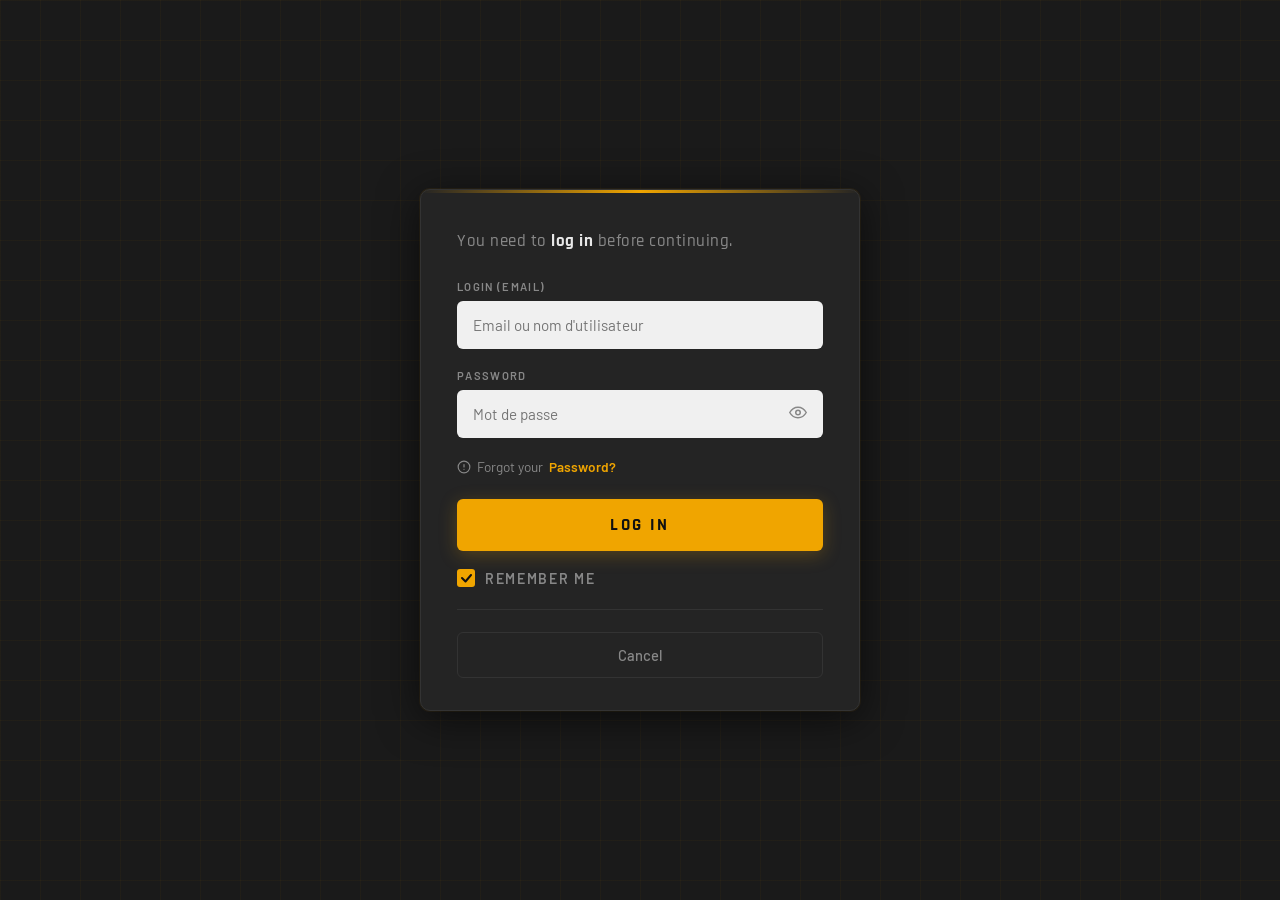
==== src/main/webapp/index.html @ f3644353 "Initial commit: GameVerse Academy (Jakarta EE, PostgreSQL) Made-with: Cursor" ====
<!DOCTYPE html>
<html lang="fr">
<head>
  <meta charset="UTF-8" />
  <meta name="viewport" content="width=device-width, initial-scale=1.0"/>
  <title>GameVerse Academy – Login</title>
  <link href="https://fonts.googleapis.com/css2?family=Rajdhani:wght@500;700&family=Barlow:wght@400;500;600&display=swap" rel="stylesheet"/>
  <style>
    *, *::before, *::after { box-sizing: border-box; margin: 0; padding: 0; }

    :root {
      --bg:        #1a1a1a;
      --surface:   #242424;
      --border:    #333;
      --gold:      #f0a500;
      --gold-dark: #c88a00;
      --text:      #e8e8e8;
      --muted:     #888;
      --input-bg:  #f0f0f0;
      --input-text:#111;
      --radius:    6px;
    }

    body {
      min-height: 100vh;
      display: flex;
      align-items: center;
      justify-content: center;
      background: var(--bg);
      font-family: 'Barlow', sans-serif;
      color: var(--text);
    }

    /* subtle grid texture */
    body::before {
      content: '';
      position: fixed;
      inset: 0;
      background-image:
        linear-gradient(rgba(240,165,0,.04) 1px, transparent 1px),
        linear-gradient(90deg, rgba(240,165,0,.04) 1px, transparent 1px);
      background-size: 40px 40px;
      pointer-events: none;
    }

    .card {
      width: 100%;
      max-width: 440px;
      background: var(--surface);
      border: 1px solid var(--border);
      border-radius: 10px;
      padding: 40px 36px 32px;
      position: relative;
      box-shadow: 0 8px 40px rgba(0,0,0,.6), 0 0 0 1px rgba(240,165,0,.08);
      animation: slideUp .45s cubic-bezier(.22,1,.36,1) both;
    }

    @keyframes slideUp {
      from { opacity: 0; transform: translateY(24px); }
      to   { opacity: 1; transform: translateY(0); }
    }

    /* gold accent bar */
    .card::before {
      content: '';
      position: absolute;
      top: 0; left: 0; right: 0;
      height: 3px;
      background: linear-gradient(90deg, transparent, var(--gold), transparent);
      border-radius: 10px 10px 0 0;
    }

    .headline {
      font-family: 'Rajdhani', sans-serif;
      font-size: 1.05rem;
      font-weight: 500;
      color: var(--muted);
      letter-spacing: .03em;
      margin-bottom: 28px;
    }

    .headline strong {
      color: var(--text);
      font-weight: 700;
    }

    .error-msg {
      background: rgba(220, 53, 69, 0.15);
      border: 1px solid rgba(220, 53, 69, 0.4);
      color: #ff6b7a;
      border-radius: var(--radius);
      padding: 10px 14px;
      font-size: .88rem;
      margin-bottom: 20px;
    }

    /* ---- Field ---- */
    .field { margin-bottom: 20px; }

    label {
      display: block;
      font-size: .7rem;
      font-weight: 600;
      letter-spacing: .12em;
      color: var(--muted);
      text-transform: uppercase;
      margin-bottom: 8px;
    }

    .input-wrap {
      position: relative;
    }

    input[type="text"],
    input[type="email"],
    input[type="password"] {
      width: 100%;
      background: var(--input-bg);
      color: var(--input-text);
      border: 2px solid transparent;
      border-radius: var(--radius);
      padding: 13px 44px 13px 14px;
      font-size: .95rem;
      font-family: 'Barlow', sans-serif;
      outline: none;
      transition: border-color .2s;
    }

    input:focus {
      border-color: var(--gold);
    }

    .eye-btn {
      position: absolute;
      right: 12px; top: 50%;
      transform: translateY(-50%);
      background: none; border: none;
      cursor: pointer; padding: 4px;
      color: var(--muted);
      transition: color .2s;
    }
    .eye-btn:hover { color: var(--gold); }

    /* ---- Forgot ---- */
    .forgot {
      display: flex;
      align-items: center;
      gap: 6px;
      font-size: .85rem;
      color: var(--muted);
      margin-bottom: 24px;
    }

    .forgot svg { flex-shrink: 0; }

    .forgot a {
      color: var(--gold);
      text-decoration: none;
      font-weight: 600;
      transition: color .2s;
    }
    .forgot a:hover { color: var(--gold-dark); text-decoration: underline; }

    /* ---- Button ---- */
    .btn-login {
      width: 100%;
      background: var(--gold);
      color: #111;
      border: none;
      border-radius: var(--radius);
      padding: 15px;
      font-family: 'Rajdhani', sans-serif;
      font-size: 1.05rem;
      font-weight: 700;
      letter-spacing: .14em;
      text-transform: uppercase;
      cursor: pointer;
      transition: background .2s, transform .1s, box-shadow .2s;
      box-shadow: 0 4px 18px rgba(240,165,0,.25);
    }

    .btn-login:hover  { background: #e09900; box-shadow: 0 6px 24px rgba(240,165,0,.38); }
    .btn-login:active { transform: scale(.98); }

    /* ---- Remember ---- */
    .remember {
      display: flex;
      align-items: center;
      gap: 10px;
      margin-top: 18px;
      font-size: .88rem;
      color: var(--muted);
      cursor: pointer;
      user-select: none;
    }

    .remember input[type="checkbox"] { display: none; }

    .custom-check {
      width: 18px; height: 18px;
      background: var(--gold);
      border-radius: 3px;
      display: grid;
      place-items: center;
      flex-shrink: 0;
      transition: background .2s;
    }

    .custom-check svg { display: block; }

    .remember input:not(:checked) ~ .custom-check {
      background: var(--border);
    }

    /* ---- Divider ---- */
    .divider {
      height: 1px;
      background: var(--border);
      margin: 22px 0;
    }

    /* ---- Cancel ---- */
    .btn-cancel {
      width: 100%;
      background: none;
      color: var(--muted);
      border: 1px solid var(--border);
      border-radius: var(--radius);
      padding: 13px;
      font-family: 'Barlow', sans-serif;
      font-size: .92rem;
      font-weight: 500;
      cursor: pointer;
      transition: border-color .2s, color .2s;
    }
    .btn-cancel:hover { border-color: var(--muted); color: var(--text); }
  </style>
</head>
<body>

<div class="card">
  <p class="headline">You need to <strong>log in</strong> before continuing.</p>

  <div id="msg-empty" class="error-msg" hidden>
    Veuillez renseigner le login et le mot de passe.
  </div>

  <form action="LoginController" method="post">

    <div class="field">
      <label for="login">Login (email)</label>
      <div class="input-wrap">
        <input type="text"
               id="login"
               name="login"
               placeholder="Email ou nom d'utilisateur"
               autocomplete="username"
               required />
      </div>
    </div>

    <div class="field">
      <label for="password">Password</label>
      <div class="input-wrap">
        <input type="password"
               id="password"
               name="password"
               placeholder="Mot de passe"
               autocomplete="current-password"
               required />
        <button class="eye-btn" id="togglePwd" aria-label="Afficher le mot de passe" type="button">
          <svg id="eyeIcon" width="18" height="18" viewBox="0 0 24 24" fill="none"
               stroke="currentColor" stroke-width="2" stroke-linecap="round" stroke-linejoin="round">
            <path d="M1 12S5 5 12 5s11 7 11 7-4 7-11 7S1 12 1 12z"/>
            <circle cx="12" cy="12" r="3"/>
          </svg>
        </button>
      </div>
    </div>

    <p class="forgot">
      <svg width="14" height="14" viewBox="0 0 24 24" fill="none"
           stroke="currentColor" stroke-width="2" stroke-linecap="round" stroke-linejoin="round">
        <circle cx="12" cy="12" r="10"/>
        <line x1="12" y1="8" x2="12" y2="12"/>
        <line x1="12" y1="16" x2="12.01" y2="16"/>
      </svg>
      Forgot your <a href="#">Password?</a>
    </p>

    <button class="btn-login" type="submit">LOG IN</button>

    <label class="remember">
      <input type="checkbox" id="remember" name="remember" checked/>
      <span class="custom-check">
        <svg width="11" height="9" viewBox="0 0 11 9" fill="none">
          <path d="M1 4L4.5 7.5L10 1" stroke="#111" stroke-width="2" stroke-linecap="round" stroke-linejoin="round"/>
        </svg>
      </span>
      Remember me
    </label>

    <div class="divider"></div>

    <button class="btn-cancel" type="button" onclick="history.back()">Cancel</button>
  </form>
</div>

<script>
  if (new URLSearchParams(window.location.search).get('error') === '1') {
    document.getElementById('msg-empty').hidden = false;
  }

  const pwd  = document.getElementById('password');
  const btn  = document.getElementById('togglePwd');
  const icon = document.getElementById('eyeIcon');

  btn.addEventListener('click', () => {
    const show = pwd.type === 'password';
    pwd.type = show ? 'text' : 'password';
    icon.innerHTML = show
      ? `<path d="M17.94 17.94A10.94 10.94 0 0 1 12 19C5 19 1 12 1 12a18.5 18.5 0 0 1 5.06-5.94"/>
         <path d="M9.9 4.24A9.12 9.12 0 0 1 12 4c7 0 11 8 11 8a18.5 18.5 0 0 1-2.16 3.19"/>
         <line x1="1" y1="1" x2="23" y2="23"/>`
      : `<path d="M1 12S5 5 12 5s11 7 11 7-4 7-11 7S1 12 1 12z"/>
         <circle cx="12" cy="12" r="3"/>`;
  });

  const chk = document.getElementById('remember');
  const box = chk.nextElementSibling;
  chk.addEventListener('change', () => {
    box.style.background = chk.checked ? 'var(--gold)' : 'var(--border)';
  });
</script>
</body>
</html>
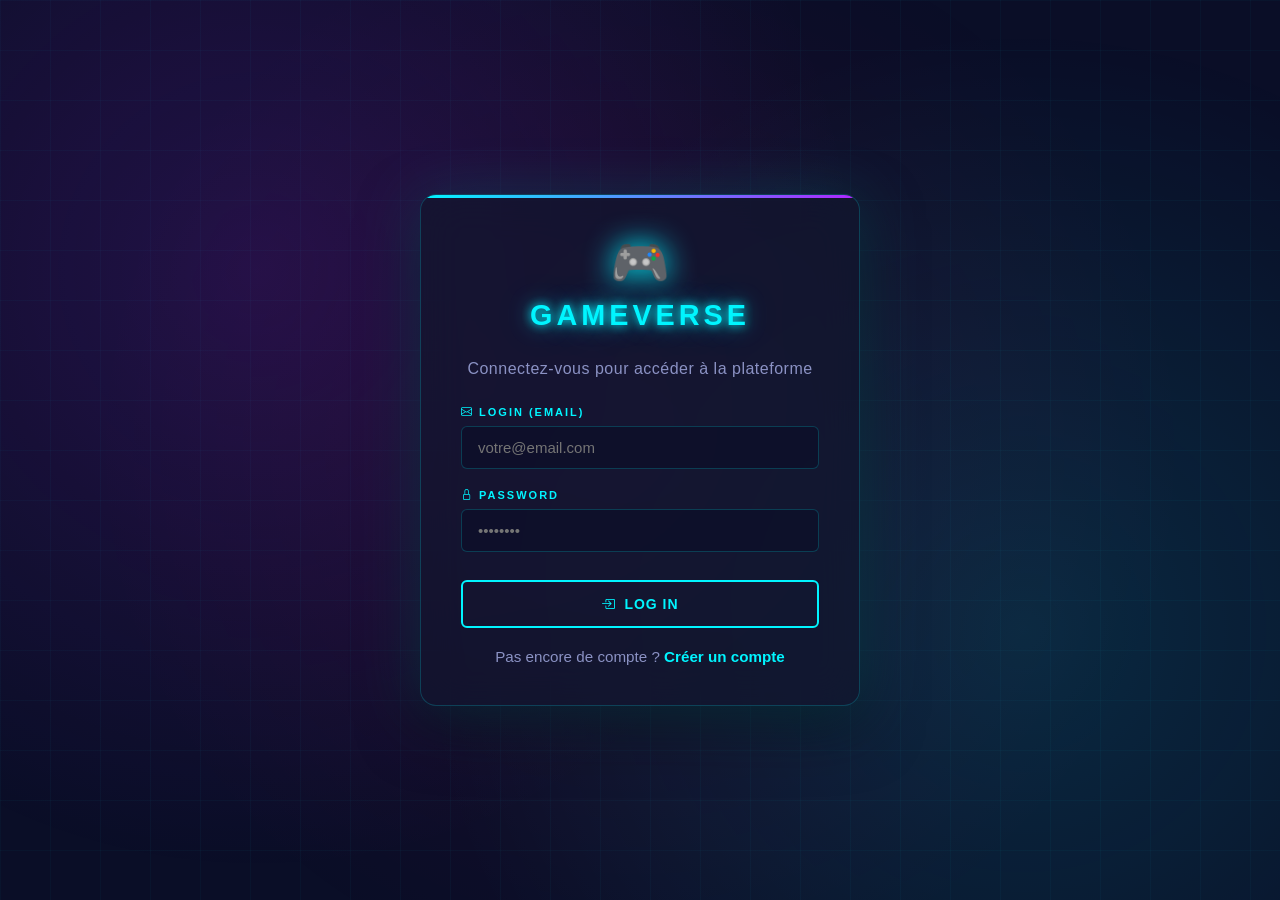
==== commit 1c8b0e08: "Initial commit: GameVerse Academy - CRUD Client + Signup + Neon UI" ====
--- a/src/main/webapp/index.html
+++ b/src/main/webapp/index.html
@@ -1,336 +1,59 @@
 <!DOCTYPE html>
 <html lang="fr">
 <head>
-  <meta charset="UTF-8" />
-  <meta name="viewport" content="width=device-width, initial-scale=1.0"/>
-  <title>GameVerse Academy – Login</title>
-  <link href="https://fonts.googleapis.com/css2?family=Rajdhani:wght@500;700&family=Barlow:wght@400;500;600&display=swap" rel="stylesheet"/>
-  <style>
-    *, *::before, *::after { box-sizing: border-box; margin: 0; padding: 0; }
-
-    :root {
-      --bg:        #1a1a1a;
-      --surface:   #242424;
-      --border:    #333;
-      --gold:      #f0a500;
-      --gold-dark: #c88a00;
-      --text:      #e8e8e8;
-      --muted:     #888;
-      --input-bg:  #f0f0f0;
-      --input-text:#111;
-      --radius:    6px;
-    }
-
-    body {
-      min-height: 100vh;
-      display: flex;
-      align-items: center;
-      justify-content: center;
-      background: var(--bg);
-      font-family: 'Barlow', sans-serif;
-      color: var(--text);
-    }
-
-    /* subtle grid texture */
-    body::before {
-      content: '';
-      position: fixed;
-      inset: 0;
-      background-image:
-        linear-gradient(rgba(240,165,0,.04) 1px, transparent 1px),
-        linear-gradient(90deg, rgba(240,165,0,.04) 1px, transparent 1px);
-      background-size: 40px 40px;
-      pointer-events: none;
-    }
-
-    .card {
-      width: 100%;
-      max-width: 440px;
-      background: var(--surface);
-      border: 1px solid var(--border);
-      border-radius: 10px;
-      padding: 40px 36px 32px;
-      position: relative;
-      box-shadow: 0 8px 40px rgba(0,0,0,.6), 0 0 0 1px rgba(240,165,0,.08);
-      animation: slideUp .45s cubic-bezier(.22,1,.36,1) both;
-    }
-
-    @keyframes slideUp {
-      from { opacity: 0; transform: translateY(24px); }
-      to   { opacity: 1; transform: translateY(0); }
-    }
-
-    /* gold accent bar */
-    .card::before {
-      content: '';
-      position: absolute;
-      top: 0; left: 0; right: 0;
-      height: 3px;
-      background: linear-gradient(90deg, transparent, var(--gold), transparent);
-      border-radius: 10px 10px 0 0;
-    }
-
-    .headline {
-      font-family: 'Rajdhani', sans-serif;
-      font-size: 1.05rem;
-      font-weight: 500;
-      color: var(--muted);
-      letter-spacing: .03em;
-      margin-bottom: 28px;
-    }
-
-    .headline strong {
-      color: var(--text);
-      font-weight: 700;
-    }
-
-    .error-msg {
-      background: rgba(220, 53, 69, 0.15);
-      border: 1px solid rgba(220, 53, 69, 0.4);
-      color: #ff6b7a;
-      border-radius: var(--radius);
-      padding: 10px 14px;
-      font-size: .88rem;
-      margin-bottom: 20px;
-    }
-
-    /* ---- Field ---- */
-    .field { margin-bottom: 20px; }
-
-    label {
-      display: block;
-      font-size: .7rem;
-      font-weight: 600;
-      letter-spacing: .12em;
-      color: var(--muted);
-      text-transform: uppercase;
-      margin-bottom: 8px;
-    }
-
-    .input-wrap {
-      position: relative;
-    }
-
-    input[type="text"],
-    input[type="email"],
-    input[type="password"] {
-      width: 100%;
-      background: var(--input-bg);
-      color: var(--input-text);
-      border: 2px solid transparent;
-      border-radius: var(--radius);
-      padding: 13px 44px 13px 14px;
-      font-size: .95rem;
-      font-family: 'Barlow', sans-serif;
-      outline: none;
-      transition: border-color .2s;
-    }
-
-    input:focus {
-      border-color: var(--gold);
-    }
-
-    .eye-btn {
-      position: absolute;
-      right: 12px; top: 50%;
-      transform: translateY(-50%);
-      background: none; border: none;
-      cursor: pointer; padding: 4px;
-      color: var(--muted);
-      transition: color .2s;
-    }
-    .eye-btn:hover { color: var(--gold); }
-
-    /* ---- Forgot ---- */
-    .forgot {
-      display: flex;
-      align-items: center;
-      gap: 6px;
-      font-size: .85rem;
-      color: var(--muted);
-      margin-bottom: 24px;
-    }
-
-    .forgot svg { flex-shrink: 0; }
-
-    .forgot a {
-      color: var(--gold);
-      text-decoration: none;
-      font-weight: 600;
-      transition: color .2s;
-    }
-    .forgot a:hover { color: var(--gold-dark); text-decoration: underline; }
-
-    /* ---- Button ---- */
-    .btn-login {
-      width: 100%;
-      background: var(--gold);
-      color: #111;
-      border: none;
-      border-radius: var(--radius);
-      padding: 15px;
-      font-family: 'Rajdhani', sans-serif;
-      font-size: 1.05rem;
-      font-weight: 700;
-      letter-spacing: .14em;
-      text-transform: uppercase;
-      cursor: pointer;
-      transition: background .2s, transform .1s, box-shadow .2s;
-      box-shadow: 0 4px 18px rgba(240,165,0,.25);
-    }
-
-    .btn-login:hover  { background: #e09900; box-shadow: 0 6px 24px rgba(240,165,0,.38); }
-    .btn-login:active { transform: scale(.98); }
-
-    /* ---- Remember ---- */
-    .remember {
-      display: flex;
-      align-items: center;
-      gap: 10px;
-      margin-top: 18px;
-      font-size: .88rem;
-      color: var(--muted);
-      cursor: pointer;
-      user-select: none;
-    }
-
-    .remember input[type="checkbox"] { display: none; }
-
-    .custom-check {
-      width: 18px; height: 18px;
-      background: var(--gold);
-      border-radius: 3px;
-      display: grid;
-      place-items: center;
-      flex-shrink: 0;
-      transition: background .2s;
-    }
-
-    .custom-check svg { display: block; }
-
-    .remember input:not(:checked) ~ .custom-check {
-      background: var(--border);
-    }
-
-    /* ---- Divider ---- */
-    .divider {
-      height: 1px;
-      background: var(--border);
-      margin: 22px 0;
-    }
-
-    /* ---- Cancel ---- */
-    .btn-cancel {
-      width: 100%;
-      background: none;
-      color: var(--muted);
-      border: 1px solid var(--border);
-      border-radius: var(--radius);
-      padding: 13px;
-      font-family: 'Barlow', sans-serif;
-      font-size: .92rem;
-      font-weight: 500;
-      cursor: pointer;
-      transition: border-color .2s, color .2s;
-    }
-    .btn-cancel:hover { border-color: var(--muted); color: var(--text); }
-  </style>
+    <meta charset="UTF-8">
+    <meta name="viewport" content="width=device-width, initial-scale=1.0">
+    <title>GameVerse Academy — Login</title>
+    <link rel="stylesheet" href="https://cdn.jsdelivr.net/npm/bootstrap-icons@1.11.3/font/bootstrap-icons.min.css">
+    <link rel="stylesheet" href="assets/css/gameverse-neon.css">
 </head>
 <body>
 
-<div class="card">
-  <p class="headline">You need to <strong>log in</strong> before continuing.</p>
+<div class="auth-wrapper">
+    <div class="auth-card">
 
-  <div id="msg-empty" class="error-msg" hidden>
-    Veuillez renseigner le login et le mot de passe.
-  </div>
+        <div class="auth-logo">
+            <span class="emoji">🎮</span>
+            <h1>GameVerse</h1>
+        </div>
 
-  <form action="LoginController" method="post">
+        <p class="meta" style="text-align:center; margin-bottom:28px;">
+            Connectez-vous pour accéder à la plateforme
+        </p>
 
-    <div class="field">
-      <label for="login">Login (email)</label>
-      <div class="input-wrap">
-        <input type="text"
-               id="login"
-               name="login"
-               placeholder="Email ou nom d'utilisateur"
-               autocomplete="username"
-               required />
-      </div>
+        <div id="error-message" class="error" style="display:none;">
+            <i class="bi bi-exclamation-triangle"></i> Email ou mot de passe incorrect
+        </div>
+
+        <form action="LoginController" method="post">
+            <div class="form-group">
+                <label><i class="bi bi-envelope"></i> Login (Email)</label>
+                <input type="email" name="login" placeholder="votre@email.com" required>
+            </div>
+
+            <div class="form-group">
+                <label><i class="bi bi-lock"></i> Password</label>
+                <input type="password" name="password" placeholder="••••••••" required>
+            </div>
+
+            <button type="submit" class="btn btn-primary">
+                <i class="bi bi-box-arrow-in-right"></i> Log In
+            </button>
+        </form>
+
+       <p class="auth-link">
+           Pas encore de compte ? <a href="signup.html">Créer un compte</a>
+       </p>
+
     </div>
-
-    <div class="field">
-      <label for="password">Password</label>
-      <div class="input-wrap">
-        <input type="password"
-               id="password"
-               name="password"
-               placeholder="Mot de passe"
-               autocomplete="current-password"
-               required />
-        <button class="eye-btn" id="togglePwd" aria-label="Afficher le mot de passe" type="button">
-          <svg id="eyeIcon" width="18" height="18" viewBox="0 0 24 24" fill="none"
-               stroke="currentColor" stroke-width="2" stroke-linecap="round" stroke-linejoin="round">
-            <path d="M1 12S5 5 12 5s11 7 11 7-4 7-11 7S1 12 1 12z"/>
-            <circle cx="12" cy="12" r="3"/>
-          </svg>
-        </button>
-      </div>
-    </div>
-
-    <p class="forgot">
-      <svg width="14" height="14" viewBox="0 0 24 24" fill="none"
-           stroke="currentColor" stroke-width="2" stroke-linecap="round" stroke-linejoin="round">
-        <circle cx="12" cy="12" r="10"/>
-        <line x1="12" y1="8" x2="12" y2="12"/>
-        <line x1="12" y1="16" x2="12.01" y2="16"/>
-      </svg>
-      Forgot your <a href="#">Password?</a>
-    </p>
-
-    <button class="btn-login" type="submit">LOG IN</button>
-
-    <label class="remember">
-      <input type="checkbox" id="remember" name="remember" checked/>
-      <span class="custom-check">
-        <svg width="11" height="9" viewBox="0 0 11 9" fill="none">
-          <path d="M1 4L4.5 7.5L10 1" stroke="#111" stroke-width="2" stroke-linecap="round" stroke-linejoin="round"/>
-        </svg>
-      </span>
-      Remember me
-    </label>
-
-    <div class="divider"></div>
-
-    <button class="btn-cancel" type="button" onclick="history.back()">Cancel</button>
-  </form>
 </div>
 
 <script>
-  if (new URLSearchParams(window.location.search).get('error') === '1') {
-    document.getElementById('msg-empty').hidden = false;
-  }
+// Affiche le message d'erreur si ?error=1 est dans l'URL
+if (window.location.search.includes('error=1')) {
+    document.getElementById('error-message').style.display = 'block';
+}
+</script>
 
-  const pwd  = document.getElementById('password');
-  const btn  = document.getElementById('togglePwd');
-  const icon = document.getElementById('eyeIcon');
-
-  btn.addEventListener('click', () => {
-    const show = pwd.type === 'password';
-    pwd.type = show ? 'text' : 'password';
-    icon.innerHTML = show
-      ? `<path d="M17.94 17.94A10.94 10.94 0 0 1 12 19C5 19 1 12 1 12a18.5 18.5 0 0 1 5.06-5.94"/>
-         <path d="M9.9 4.24A9.12 9.12 0 0 1 12 4c7 0 11 8 11 8a18.5 18.5 0 0 1-2.16 3.19"/>
-         <line x1="1" y1="1" x2="23" y2="23"/>`
-      : `<path d="M1 12S5 5 12 5s11 7 11 7-4 7-11 7S1 12 1 12z"/>
-         <circle cx="12" cy="12" r="3"/>`;
-  });
-
-  const chk = document.getElementById('remember');
-  const box = chk.nextElementSibling;
-  chk.addEventListener('change', () => {
-    box.style.background = chk.checked ? 'var(--gold)' : 'var(--border)';
-  });
-</script>
 </body>
 </html>
--- a/src/main/webapp/assets/css/gameverse-neon.css
+++ b/src/main/webapp/assets/css/gameverse-neon.css
@@ -0,0 +1,865 @@
+/* ==========================================
+   GameVerse Academy — Gaming Neon Theme
+   Auteur: DOUAS Mohamed (TP5)
+   ========================================== */
+
+/* Reset */
+* {
+    margin: 0;
+    padding: 0;
+    box-sizing: border-box;
+}
+
+/* Fonts */
+@import url('https://fonts.googleapis.com/css2?family=Orbitron:wght@400;600;700;900&family=Rajdhani:wght@400;500;600;700&display=swap');
+
+/* ==========================================
+   VARIABLES CSS
+   ========================================== */
+:root {
+    --bg-dark:       #0a0e27;
+    --bg-card:       #12162e;
+    --bg-card-hover: #1a1f3a;
+    --neon-cyan:     #00f5ff;
+    --neon-magenta:  #ff006e;
+    --neon-violet:   #b026ff;
+    --neon-green:    #39ff14;
+    --neon-yellow:   #ffee00;
+    --text:          #e0e0ff;
+    --text-dim:      #8b92c4;
+    --border:        rgba(0, 245, 255, 0.2);
+    --border-hover:  rgba(0, 245, 255, 0.6);
+}
+
+/* ==========================================
+   BODY + BACKGROUND ANIMÉ
+   ========================================== */
+body {
+    font-family: 'Rajdhani', sans-serif;
+    background: var(--bg-dark);
+    color: var(--text);
+    min-height: 100vh;
+    overflow-x: hidden;
+    position: relative;
+}
+
+/* Grille animée en fond */
+body::before {
+    content: '';
+    position: fixed;
+    inset: 0;
+    background-image:
+        linear-gradient(rgba(0, 245, 255, 0.03) 1px, transparent 1px),
+        linear-gradient(90deg, rgba(0, 245, 255, 0.03) 1px, transparent 1px);
+    background-size: 50px 50px;
+    z-index: -2;
+    animation: gridMove 20s linear infinite;
+}
+
+/* Halo radial animé */
+body::after {
+    content: '';
+    position: fixed;
+    inset: 0;
+    background:
+        radial-gradient(circle at 20% 30%, rgba(176, 38, 255, 0.15), transparent 50%),
+        radial-gradient(circle at 80% 70%, rgba(0, 245, 255, 0.12), transparent 50%),
+        radial-gradient(circle at 50% 50%, rgba(255, 0, 110, 0.08), transparent 70%);
+    z-index: -1;
+    animation: haloPulse 8s ease-in-out infinite;
+}
+
+@keyframes gridMove {
+    from { background-position: 0 0; }
+    to   { background-position: 50px 50px; }
+}
+
+@keyframes haloPulse {
+    0%, 100% { opacity: 0.8; }
+    50%      { opacity: 1; }
+}
+
+/* ==========================================
+   TOPBAR
+   ========================================== */
+.topbar {
+    display: flex;
+    align-items: center;
+    justify-content: space-between;
+    flex-wrap: wrap;
+    gap: 12px;
+    padding: 16px 28px;
+    background: rgba(18, 22, 46, 0.8);
+    backdrop-filter: blur(12px);
+    -webkit-backdrop-filter: blur(12px);
+    border-bottom: 1px solid var(--border);
+    position: relative;
+    z-index: 10;
+}
+
+.topbar::before {
+    content: '';
+    position: absolute;
+    bottom: 0;
+    left: 0;
+    right: 0;
+    height: 1px;
+    background: linear-gradient(90deg, transparent, var(--neon-cyan), var(--neon-violet), transparent);
+    animation: borderFlow 4s linear infinite;
+}
+
+@keyframes borderFlow {
+    0%, 100% { opacity: 0.3; }
+    50%      { opacity: 1; }
+}
+
+.user-info {
+    display: flex;
+    align-items: center;
+    gap: 12px;
+    color: var(--text);
+    font-size: 15px;
+    font-weight: 500;
+}
+
+.user-info i {
+    font-size: 1.8rem;
+    color: var(--neon-cyan);
+    filter: drop-shadow(0 0 8px var(--neon-cyan));
+}
+
+.role-badge {
+    display: inline-block;
+    padding: 3px 10px;
+    border-radius: 10px;
+    font-size: 11px;
+    font-weight: 700;
+    letter-spacing: 1px;
+    text-transform: uppercase;
+    background: rgba(0, 245, 255, 0.15);
+    color: var(--neon-cyan);
+    border: 1px solid var(--border);
+    margin-left: 8px;
+}
+
+/* Bouton Déconnexion */
+.logout-btn {
+    display: inline-flex;
+    align-items: center;
+    gap: 8px;
+    padding: 10px 20px;
+    background: transparent;
+    color: var(--neon-magenta);
+    border: 2px solid var(--neon-magenta);
+    border-radius: 8px;
+    cursor: pointer;
+    font-size: 13px;
+    font-weight: 700;
+    letter-spacing: 1px;
+    text-transform: uppercase;
+    font-family: 'Rajdhani', sans-serif;
+    transition: all 0.3s ease;
+    position: relative;
+    overflow: hidden;
+}
+
+.logout-btn:hover {
+    background: var(--neon-magenta);
+    color: var(--bg-dark);
+    box-shadow: 0 0 20px var(--neon-magenta), 0 0 40px rgba(255, 0, 110, 0.3);
+}
+
+/* ==========================================
+   CONTAINER
+   ========================================== */
+.container {
+    max-width: 1200px;
+    margin: 40px auto;
+    padding: 0 24px;
+    position: relative;
+    z-index: 1;
+}
+
+/* ==========================================
+   TITRES
+   ========================================== */
+h1 {
+    font-family: 'Orbitron', sans-serif;
+    font-weight: 900;
+    font-size: 2.5rem;
+    color: var(--neon-cyan);
+    text-transform: uppercase;
+    letter-spacing: 3px;
+    margin-bottom: 12px;
+    text-shadow:
+        0 0 10px var(--neon-cyan),
+        0 0 20px rgba(0, 245, 255, 0.5),
+        0 0 40px rgba(0, 245, 255, 0.3);
+    animation: titleGlow 3s ease-in-out infinite;
+}
+
+@keyframes titleGlow {
+    0%, 100% { text-shadow: 0 0 10px var(--neon-cyan), 0 0 20px rgba(0, 245, 255, 0.5); }
+    50%      { text-shadow: 0 0 20px var(--neon-cyan), 0 0 40px rgba(0, 245, 255, 0.8), 0 0 60px var(--neon-violet); }
+}
+
+h2, h3 {
+    font-family: 'Orbitron', sans-serif;
+    color: var(--neon-cyan);
+    text-transform: uppercase;
+    letter-spacing: 2px;
+}
+
+.meta {
+    color: var(--text-dim);
+    font-size: 1rem;
+    margin-bottom: 28px;
+    letter-spacing: 0.5px;
+}
+
+.meta a {
+    color: var(--neon-cyan);
+    text-decoration: none;
+    border-bottom: 1px solid transparent;
+    transition: border-color 0.3s;
+}
+
+.meta a:hover {
+    border-bottom-color: var(--neon-cyan);
+    text-shadow: 0 0 10px var(--neon-cyan);
+}
+
+/* ==========================================
+   BOUTONS
+   ========================================== */
+.btn {
+    display: inline-flex;
+    align-items: center;
+    gap: 8px;
+    padding: 10px 20px;
+    border-radius: 6px;
+    border: 2px solid transparent;
+    cursor: pointer;
+    font-size: 13px;
+    font-family: 'Rajdhani', sans-serif;
+    font-weight: 700;
+    letter-spacing: 1px;
+    text-transform: uppercase;
+    text-decoration: none;
+    transition: all 0.3s ease;
+    position: relative;
+    overflow: hidden;
+}
+
+.btn-primary {
+    background: transparent;
+    color: var(--neon-cyan);
+    border-color: var(--neon-cyan);
+}
+
+.btn-primary:hover {
+    background: var(--neon-cyan);
+    color: var(--bg-dark);
+    box-shadow: 0 0 20px var(--neon-cyan), 0 0 40px rgba(0, 245, 255, 0.4);
+    transform: translateY(-2px);
+}
+
+.btn-edit {
+    background: transparent;
+    color: var(--neon-yellow);
+    border-color: var(--neon-yellow);
+    padding: 6px 14px;
+    font-size: 12px;
+}
+
+.btn-edit:hover {
+    background: var(--neon-yellow);
+    color: var(--bg-dark);
+    box-shadow: 0 0 15px var(--neon-yellow);
+}
+
+.btn-delete {
+    background: transparent;
+    color: var(--neon-magenta);
+    border-color: var(--neon-magenta);
+    padding: 6px 14px;
+    font-size: 12px;
+}
+
+.btn-delete:hover {
+    background: var(--neon-magenta);
+    color: var(--bg-dark);
+    box-shadow: 0 0 15px var(--neon-magenta);
+}
+
+.btn-cancel {
+    background: transparent;
+    color: var(--text-dim);
+    border-color: var(--text-dim);
+    margin-left: 8px;
+}
+
+.btn-cancel:hover {
+    background: var(--text-dim);
+    color: var(--bg-dark);
+}
+
+.btn-success {
+    background: transparent;
+    color: var(--neon-green);
+    border-color: var(--neon-green);
+}
+
+.btn-success:hover {
+    background: var(--neon-green);
+    color: var(--bg-dark);
+    box-shadow: 0 0 15px var(--neon-green);
+}
+
+/* ==========================================
+   TABLEAU
+   ========================================== */
+.add-bar {
+    margin-bottom: 24px;
+}
+
+table {
+    width: 100%;
+    border-collapse: collapse;
+    background: rgba(18, 22, 46, 0.6);
+    backdrop-filter: blur(10px);
+    -webkit-backdrop-filter: blur(10px);
+    border-radius: 8px;
+    overflow: hidden;
+    box-shadow:
+        0 0 40px rgba(0, 245, 255, 0.1),
+        0 0 1px var(--neon-cyan);
+    border: 1px solid var(--border);
+}
+
+thead {
+    background: linear-gradient(90deg, rgba(0, 245, 255, 0.15), rgba(176, 38, 255, 0.15));
+    border-bottom: 2px solid var(--neon-cyan);
+}
+
+th {
+    padding: 16px 14px;
+    text-align: left;
+    color: var(--neon-cyan);
+    font-family: 'Orbitron', sans-serif;
+    font-size: 12px;
+    font-weight: 700;
+    letter-spacing: 2px;
+    text-transform: uppercase;
+}
+
+td {
+    padding: 14px;
+    color: var(--text);
+    border-bottom: 1px solid rgba(0, 245, 255, 0.1);
+    vertical-align: middle;
+}
+
+tbody tr {
+    transition: all 0.3s ease;
+}
+
+tbody tr:hover {
+    background: rgba(0, 245, 255, 0.05);
+    box-shadow: inset 0 0 20px rgba(0, 245, 255, 0.1);
+}
+
+.actions {
+    display: flex;
+    gap: 8px;
+}
+
+/* Badges abonnement */
+.badge {
+    display: inline-block;
+    padding: 5px 12px;
+    border-radius: 12px;
+    font-size: 11px;
+    font-weight: 700;
+    letter-spacing: 1.5px;
+    text-transform: uppercase;
+    font-family: 'Orbitron', sans-serif;
+}
+
+.badge-FREE {
+    background: rgba(139, 146, 196, 0.2);
+    color: var(--text-dim);
+    border: 1px solid var(--text-dim);
+}
+
+.badge-PREMIUM {
+    background: rgba(0, 245, 255, 0.15);
+    color: var(--neon-cyan);
+    border: 1px solid var(--neon-cyan);
+    box-shadow: 0 0 10px rgba(0, 245, 255, 0.3);
+}
+
+.badge-VIP {
+    background: rgba(255, 238, 0, 0.15);
+    color: var(--neon-yellow);
+    border: 1px solid var(--neon-yellow);
+    box-shadow: 0 0 10px rgba(255, 238, 0, 0.4);
+    animation: vipPulse 2s ease-in-out infinite;
+}
+
+@keyframes vipPulse {
+    0%, 100% { box-shadow: 0 0 10px rgba(255, 238, 0, 0.4); }
+    50%      { box-shadow: 0 0 20px rgba(255, 238, 0, 0.8); }
+}
+
+/* ==========================================
+   FORMULAIRES (card)
+   ========================================== */
+.card {
+    background: rgba(18, 22, 46, 0.7);
+    backdrop-filter: blur(15px);
+    -webkit-backdrop-filter: blur(15px);
+    color: var(--text);
+    border-radius: 12px;
+    padding: 32px;
+    border: 1px solid var(--border);
+    box-shadow:
+        0 0 40px rgba(0, 245, 255, 0.1),
+        0 8px 32px rgba(0, 0, 0, 0.4);
+    position: relative;
+    overflow: hidden;
+}
+
+.card::before {
+    content: '';
+    position: absolute;
+    top: 0;
+    left: 0;
+    right: 0;
+    height: 2px;
+    background: linear-gradient(90deg, transparent, var(--neon-cyan), var(--neon-violet), var(--neon-magenta), transparent);
+    animation: cardBorder 4s linear infinite;
+}
+
+@keyframes cardBorder {
+    0%   { background-position: 0% 50%; }
+    100% { background-position: 200% 50%; }
+}
+
+.form-group {
+    margin-bottom: 20px;
+}
+
+label {
+    display: block;
+    font-family: 'Orbitron', sans-serif;
+    font-weight: 600;
+    font-size: 11px;
+    letter-spacing: 2px;
+    text-transform: uppercase;
+    margin-bottom: 8px;
+    color: var(--neon-cyan);
+}
+
+input[type="text"],
+input[type="email"],
+input[type="password"],
+select,
+textarea {
+    width: 100%;
+    padding: 12px 16px;
+    background: rgba(10, 14, 39, 0.6);
+    border: 1px solid var(--border);
+    border-radius: 6px;
+    font-size: 15px;
+    font-family: 'Rajdhani', sans-serif;
+    color: var(--text);
+    box-sizing: border-box;
+    transition: all 0.3s ease;
+}
+
+input:focus,
+select:focus,
+textarea:focus {
+    outline: none;
+    border-color: var(--neon-cyan);
+    box-shadow:
+        0 0 0 2px rgba(0, 245, 255, 0.2),
+        0 0 20px rgba(0, 245, 255, 0.3);
+    background: rgba(10, 14, 39, 0.9);
+}
+
+select option {
+    background: var(--bg-card);
+    color: var(--text);
+}
+
+.required {
+    color: var(--neon-magenta);
+    font-weight: bold;
+}
+
+/* Messages */
+.error {
+    background: rgba(255, 0, 110, 0.1);
+    color: var(--neon-magenta);
+    border: 1px solid var(--neon-magenta);
+    padding: 14px 18px;
+    border-radius: 6px;
+    margin-bottom: 20px;
+    box-shadow: 0 0 20px rgba(255, 0, 110, 0.2);
+    font-weight: 500;
+}
+
+.empty {
+    color: var(--text-dim);
+    padding: 40px;
+    text-align: center;
+    font-size: 1.1rem;
+    font-style: italic;
+    background: rgba(18, 22, 46, 0.4);
+    border: 1px dashed var(--border);
+    border-radius: 8px;
+}
+
+/* ==========================================
+   NAV
+   ========================================== */
+.nav {
+    margin-top: 32px;
+}
+
+.nav a {
+    color: var(--neon-cyan);
+    text-decoration: none;
+    font-weight: 600;
+    letter-spacing: 1px;
+    transition: all 0.3s ease;
+}
+
+.nav a:hover {
+    text-shadow: 0 0 10px var(--neon-cyan);
+}
+
+/* ==========================================
+   LOGIN / SIGNUP PAGE
+   ========================================== */
+.auth-wrapper {
+    min-height: 100vh;
+    display: flex;
+    align-items: center;
+    justify-content: center;
+    padding: 24px;
+}
+
+.auth-card {
+    background: rgba(18, 22, 46, 0.75);
+    backdrop-filter: blur(20px);
+    -webkit-backdrop-filter: blur(20px);
+    border: 1px solid var(--border);
+    border-radius: 16px;
+    padding: 40px;
+    width: 100%;
+    max-width: 440px;
+    box-shadow:
+        0 0 60px rgba(0, 245, 255, 0.15),
+        0 20px 60px rgba(0, 0, 0, 0.5);
+    position: relative;
+    overflow: hidden;
+}
+
+.auth-card::before {
+    content: '';
+    position: absolute;
+    top: 0;
+    left: 0;
+    right: 0;
+    height: 3px;
+    background: linear-gradient(90deg, var(--neon-cyan), var(--neon-violet), var(--neon-magenta));
+    animation: authBorder 3s linear infinite;
+    background-size: 200% 100%;
+}
+
+@keyframes authBorder {
+    0%   { background-position: 0% 0%; }
+    100% { background-position: 200% 0%; }
+}
+
+.auth-logo {
+    text-align: center;
+    margin-bottom: 28px;
+}
+
+.auth-logo .emoji {
+    font-size: 3rem;
+    filter: drop-shadow(0 0 15px var(--neon-cyan));
+    animation: logoFloat 3s ease-in-out infinite;
+    display: inline-block;
+}
+
+@keyframes logoFloat {
+    0%, 100% { transform: translateY(0); }
+    50%      { transform: translateY(-8px); }
+}
+
+.auth-logo h1 {
+    font-size: 1.8rem;
+    margin-top: 8px;
+    letter-spacing: 4px;
+}
+
+.auth-card .btn-primary {
+    width: 100%;
+    justify-content: center;
+    padding: 14px;
+    font-size: 14px;
+    margin-top: 8px;
+}
+
+.auth-link {
+    text-align: center;
+    margin-top: 20px;
+    color: var(--text-dim);
+    font-size: 0.95rem;
+}
+
+.auth-link a {
+    color: var(--neon-cyan);
+    text-decoration: none;
+    font-weight: 600;
+}
+
+.auth-link a:hover {
+    text-shadow: 0 0 10px var(--neon-cyan);
+}
+
+/* ==========================================
+   HOME PAGE
+   ========================================== */
+.hero {
+    text-align: center;
+    padding: 80px 20px 40px;
+    position: relative;
+    z-index: 1;
+}
+
+.hero h1 {
+    font-size: 3.5rem;
+    margin-bottom: 20px;
+}
+
+.hero .subtitle {
+    font-size: 1.2rem;
+    max-width: 700px;
+    margin: 0 auto 50px;
+    line-height: 1.7;
+    color: var(--text-dim);
+}
+
+.hero-actions {
+    display: flex;
+    gap: 16px;
+    justify-content: center;
+    flex-wrap: wrap;
+    margin-bottom: 60px;
+}
+
+.hero-actions .btn {
+    padding: 14px 28px;
+    font-size: 14px;
+}
+
+/* Countdown */
+.countdown {
+    display: flex;
+    justify-content: center;
+    gap: 24px;
+    margin: 60px auto;
+    flex-wrap: wrap;
+    max-width: 800px;
+}
+
+.countdown-box {
+    background: rgba(18, 22, 46, 0.7);
+    backdrop-filter: blur(10px);
+    border: 1px solid var(--border);
+    border-radius: 12px;
+    padding: 20px 28px;
+    min-width: 110px;
+    text-align: center;
+    transition: all 0.3s ease;
+    position: relative;
+    overflow: hidden;
+}
+
+.countdown-box:hover {
+    border-color: var(--neon-cyan);
+    box-shadow: 0 0 30px rgba(0, 245, 255, 0.3);
+    transform: translateY(-4px);
+}
+
+.countdown-box span {
+    display: block;
+    font-family: 'Orbitron', sans-serif;
+    font-size: 3rem;
+    font-weight: 900;
+    color: var(--neon-cyan);
+    text-shadow: 0 0 20px var(--neon-cyan);
+    line-height: 1;
+}
+
+.countdown-box small {
+    display: block;
+    margin-top: 8px;
+    font-size: 11px;
+    letter-spacing: 3px;
+    color: var(--text-dim);
+    text-transform: uppercase;
+    font-weight: 600;
+}
+
+/* Features */
+.features {
+    display: grid;
+    grid-template-columns: repeat(auto-fit, minmax(260px, 1fr));
+    gap: 24px;
+    margin: 60px auto;
+    max-width: 1100px;
+}
+
+.feature {
+    background: rgba(18, 22, 46, 0.6);
+    backdrop-filter: blur(10px);
+    border: 1px solid var(--border);
+    border-radius: 12px;
+    padding: 28px;
+    transition: all 0.3s ease;
+    position: relative;
+    overflow: hidden;
+}
+
+.feature::before {
+    content: '';
+    position: absolute;
+    top: -2px;
+    left: -2px;
+    right: -2px;
+    bottom: -2px;
+    background: linear-gradient(45deg, var(--neon-cyan), var(--neon-violet), var(--neon-magenta));
+    border-radius: 12px;
+    z-index: -1;
+    opacity: 0;
+    transition: opacity 0.3s ease;
+}
+
+.feature:hover::before {
+    opacity: 0.5;
+}
+
+.feature:hover {
+    transform: translateY(-6px);
+    box-shadow: 0 10px 40px rgba(0, 245, 255, 0.2);
+}
+
+.feature h3 {
+    font-size: 1.2rem;
+    margin-bottom: 14px;
+    color: var(--neon-cyan);
+    letter-spacing: 2px;
+}
+
+.feature p {
+    color: var(--text-dim);
+    line-height: 1.6;
+    font-size: 0.95rem;
+}
+
+/* Header home (logo + contact) */
+.home-header {
+    padding: 20px 40px;
+    display: flex;
+    justify-content: space-between;
+    align-items: center;
+    font-size: 14px;
+    position: relative;
+    z-index: 5;
+}
+
+.home-header .brand {
+    font-family: 'Orbitron', sans-serif;
+    font-size: 1.1rem;
+    font-weight: 700;
+    color: var(--neon-cyan);
+    letter-spacing: 2px;
+    text-shadow: 0 0 10px var(--neon-cyan);
+}
+
+.home-header .contact {
+    color: var(--text-dim);
+    font-weight: 500;
+}
+
+/* Footer */
+footer {
+    text-align: center;
+    padding: 32px;
+    font-size: 13px;
+    color: var(--text-dim);
+    letter-spacing: 1px;
+    border-top: 1px solid var(--border);
+    margin-top: 40px;
+}
+
+/* ==========================================
+   ERROR PAGES
+   ========================================== */
+.error-wrapper {
+    min-height: 100vh;
+    display: flex;
+    align-items: center;
+    justify-content: center;
+    padding: 24px;
+    text-align: center;
+}
+
+.error-card {
+    background: rgba(18, 22, 46, 0.7);
+    backdrop-filter: blur(15px);
+    border: 1px solid var(--neon-magenta);
+    border-radius: 16px;
+    padding: 60px 40px;
+    max-width: 500px;
+    box-shadow: 0 0 60px rgba(255, 0, 110, 0.3);
+}
+
+.error-code {
+    font-family: 'Orbitron', sans-serif;
+    font-size: 6rem;
+    font-weight: 900;
+    color: var(--neon-magenta);
+    text-shadow: 0 0 30px var(--neon-magenta);
+    line-height: 1;
+    animation: errorGlitch 3s ease-in-out infinite;
+}
+
+@keyframes errorGlitch {
+    0%, 100% { transform: translate(0); }
+    20%      { transform: translate(-2px, 2px); }
+    40%      { transform: translate(2px, -2px); }
+    60%      { transform: translate(-1px, 1px); }
+    80%      { transform: translate(1px, -1px); }
+}
+
+/* ==========================================
+   RESPONSIVE
+   ========================================== */
+@media (max-width: 768px) {
+    h1 { font-size: 2rem; letter-spacing: 2px; }
+    .hero h1 { font-size: 2.5rem; }
+    .container { padding: 0 16px; margin: 20px auto; }
+    .countdown-box { min-width: 85px; padding: 14px 18px; }
+    .countdown-box span { font-size: 2rem; }
+    table { font-size: 0.9rem; }
+    th, td { padding: 10px 8px; }
+    .actions { flex-direction: column; }
+}
